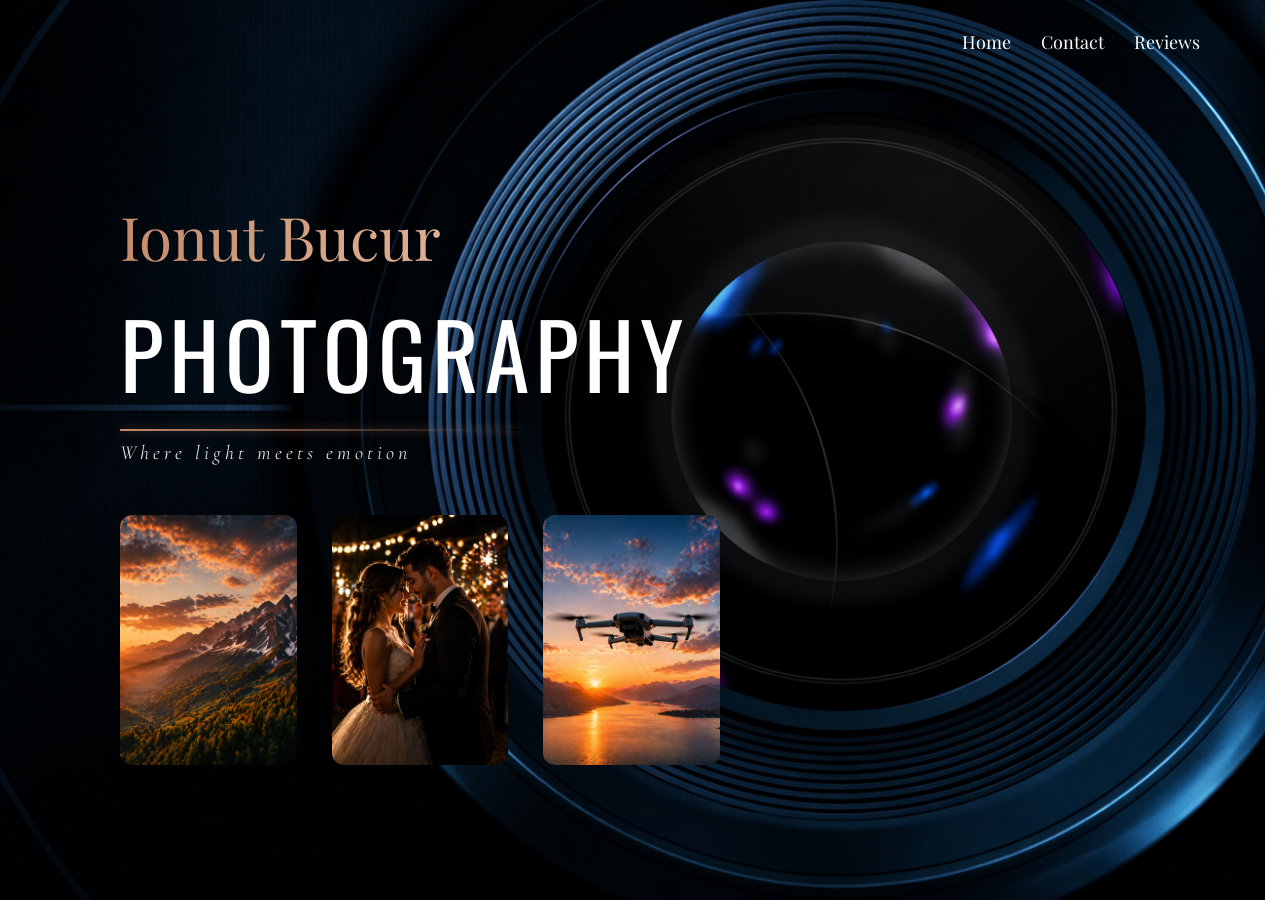
==== index.html @ 7592557d "index.html" ====
<!DOCTYPE html>
<html lang="ro">
<head>
<meta charset="UTF-8">
<meta name="viewport" content="width=device-width, initial-scale=1.0">

<title>Ionut Bucur Photography</title>

<meta property="og:title" content="Ionut Bucur Photography">
<meta property="og:description" content="Professional photography – landscapes, events & drone footage">
<meta property="og:image" content="https://ionutb94.github.io/ionutbucurphotography/preview.jpg">
<meta property="og:url" content="https://ionutb94.github.io/ionutbucurphotography/">
<meta property="og:type" content="website">

<meta name="twitter:card" content="summary_large_image">

<link rel="icon" type="image/png" href="favicon.png">
<link rel="apple-touch-icon" href="favicon.png">

<link href="https://fonts.googleapis.com/css2?family=Playfair+Display:wght@700&family=Oswald:wght@700&family=Cormorant+Garamond:ital@1&display=swap" rel="stylesheet">

<style>

html {
    scrollbar-gutter: stable;
}

body {
    overflow-y: scroll;
}

body {
    margin: 0;
    background: url("fundal.jpg") no-repeat right center;
    background-size: cover;
    color: white;
    overflow-x: hidden;
}

/* HERO */
.hero {
    min-height: 100vh;
    display: flex;
    align-items: center;
    padding-left: 120px;
}

/* NAV */
.nav {
    position: fixed !important;
    top: 30px;
    right: 80px;
    z-index: 9999;
}

.nav a {
    margin-left: 30px;
    color: white;
    text-decoration: none;
    font-family: 'Playfair Display', serif;
    font-size: 18px;
}

/* CONTENT */
.content {
    max-width: 600px;
    margin-top: 60px;
}

/* TITLU */
.title {
    font-family: 'Playfair Display', serif;
    font-size: 60px;
    margin-bottom: 10px;
    background: linear-gradient(90deg, #c58b6d, #f5d0b5);
    -webkit-background-clip: text;
    -webkit-text-fill-color: transparent;
}

.subtitle {
    font-family: 'Oswald', sans-serif;
    font-size: 90px;
    letter-spacing: 6px;
}

/* LINE */
.line {
    width: 400px; /* mai lungă */
    height: 2px;
    background: linear-gradient(to right, #c58b6d, rgba(197,139,109,0));
    margin: 10px 0 10px 0; /* MUTĂ LINIA MAI SUS */
    box-shadow: 0 0 10px rgba(197,139,109,0.5);
}

/* TAGLINE */
.tagline {
    font-family: 'Cormorant Garamond', serif;
    font-style: italic;
    letter-spacing: 4px;
    font-size: 20px;
    color: #ddd;
}

/* CATEGORIES */
.categories {
    display: flex;
    gap: 35px;
    margin-top: 50px;
}

/* CARD */
.card {
    position: relative;
    width: 350px;
    height: 250px;
    overflow: hidden;
    border-radius: 12px;
    cursor: pointer;
}

.card img {
    width: 100%;
    height: 100%;
    object-fit: cover;
    transition: 0.4s;
}

.overlay {
    position: absolute;
    bottom: 0;
    width: 100%;
    padding: 12px;
    background: linear-gradient(to top, rgba(0,0,0,0.85), transparent);
    opacity: 0;
    transition: 0.4s;
}

.card:hover img {
    transform: scale(1.1);
}

.card:hover .overlay {
    opacity: 1;
}

/* 📱 MOBILE */
@media (max-width: 768px) {

    .hero {
        padding-left: 20px;
        padding-right: 20px;
        padding-top: 100px;
        align-items: flex-start;
    }

    .nav {
        right: 20px;
        top: 20px;
    }

    .nav a {
        font-size: 16px;
        margin-left: 15px;
    }

    .categories {
        flex-direction: column;
    }

    .card {
        width: 100%;
        max-width: 320px;
        height: 200px;
    }

    .title {
        font-size: 40px;
    }

    .subtitle {
        font-size: 50px;
    }

    /* 🔥 ASTA E IMPORTANT */
    body {
        background-position: center center;
    }

}

/* HAMBURGER */
.menu-toggle {
    display: none;
    font-size: 28px;
    cursor: pointer;
}

/* NAV LINKS */
.nav-links {
    display: flex;
}

/* MOBILE */
@media (max-width: 768px) {

    .menu-toggle {
        display: block;
        color: white;
    }

    .nav-links {
    position: absolute;
    top: 60px;
    right: 0;
    background: rgba(0,0,0,0.9);
    width: 200px;
    flex-direction: column;
    text-align: right;
    padding: 20px;
    display: none;
}

    .nav-links a {
        display: block;
        margin: 15px 0;
    }

}

</style>
</head>

<body>

<div class="nav">

    <div class="menu-toggle" onclick="toggleMenu()">
        ☰
    </div>

    <div class="nav-links" id="navLinks">
        <a href="index.html">Home</a>
        <a href="contact.html">Contact</a>
        <a href="reviews.html">Reviews</a>
    </div>

</div>

<div class="hero">

<div class="content">

<div class="title">Ionut Bucur</div>
<div class="subtitle">PHOTOGRAPHY</div>

<div class="line"></div>

<div class="tagline">Where light meets emotion</div>

<div class="categories">

<!-- LANDSCAPE -->
<div class="card" onclick="location.href='landscape.html'">
    <img src="peisaj.jpg">
    <div class="overlay">Landscape Photography</div>
</div>

<!-- EVENTS -->
<div class="card" onclick="location.href='events.html'">
    <img src="evenimente.jpg">
    <div class="overlay">Events Photography</div>
</div>

<!-- DRONE -->
<div class="card" onclick="location.href='drone.html'">
    <img src="drona.jpg">
    <div class="overlay">Drone Footage</div>
</div>

</div>

</div>

</div>

<script>
function toggleMenu() {
    var menu = document.getElementById("navLinks");

    if (menu.style.display === "block") {
        menu.style.display = "none";
    } else {
        menu.style.display = "block";
    }
}
</script>
</script>

</body>
</html>
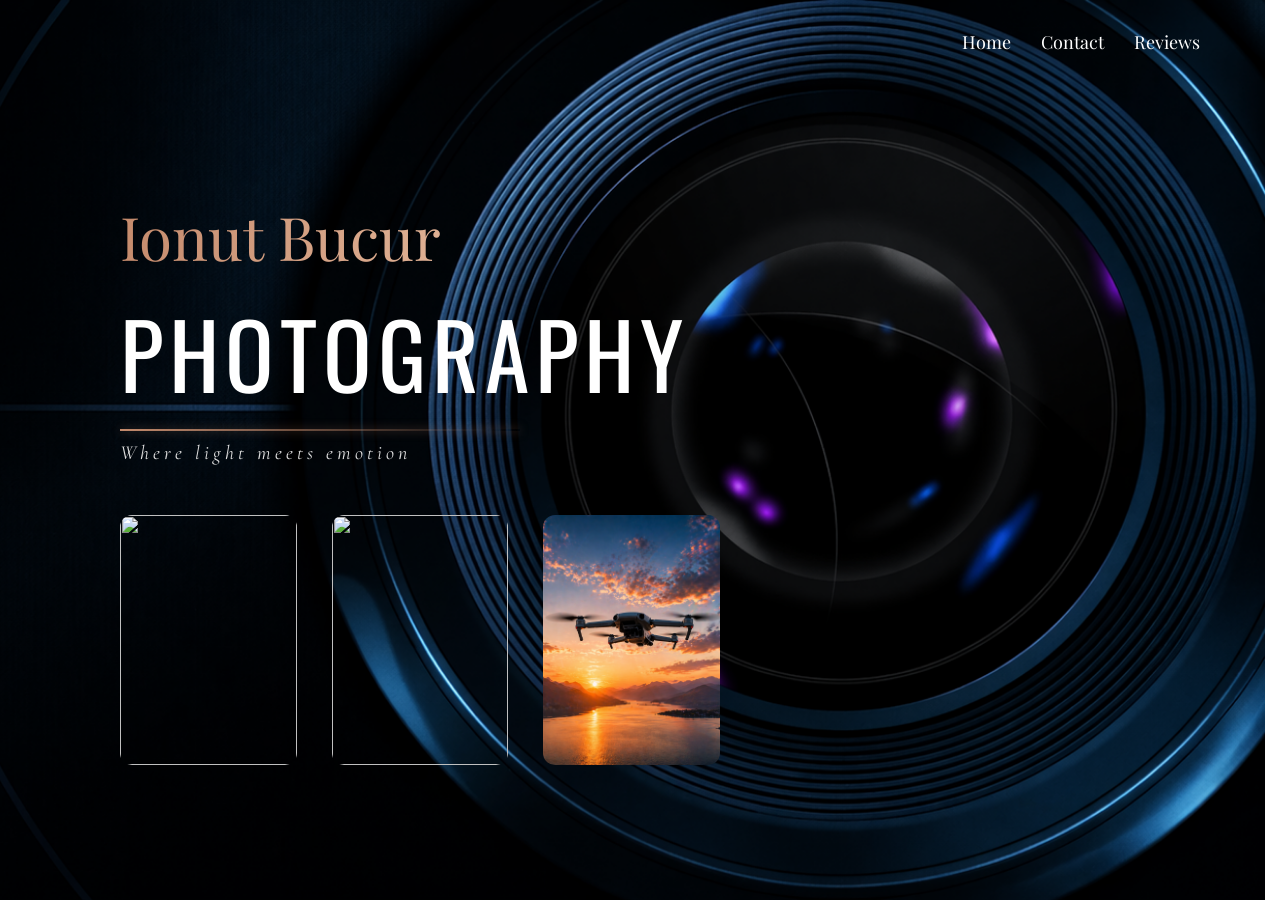
==== commit 29b5f968: "index.html" ====
--- a/index.html
+++ b/index.html
@@ -261,13 +261,13 @@
 
 <!-- LANDSCAPE -->
 <div class="card" onclick="location.href='landscape.html'">
-    <img src="peisaj.jpg">
+    <img src="land2.jpg">
     <div class="overlay">Landscape Photography</div>
 </div>
 
 <!-- EVENTS -->
 <div class="card" onclick="location.href='events.html'">
-    <img src="evenimente.jpg">
+    <img src="event10.jpg">
     <div class="overlay">Events Photography</div>
 </div>
 
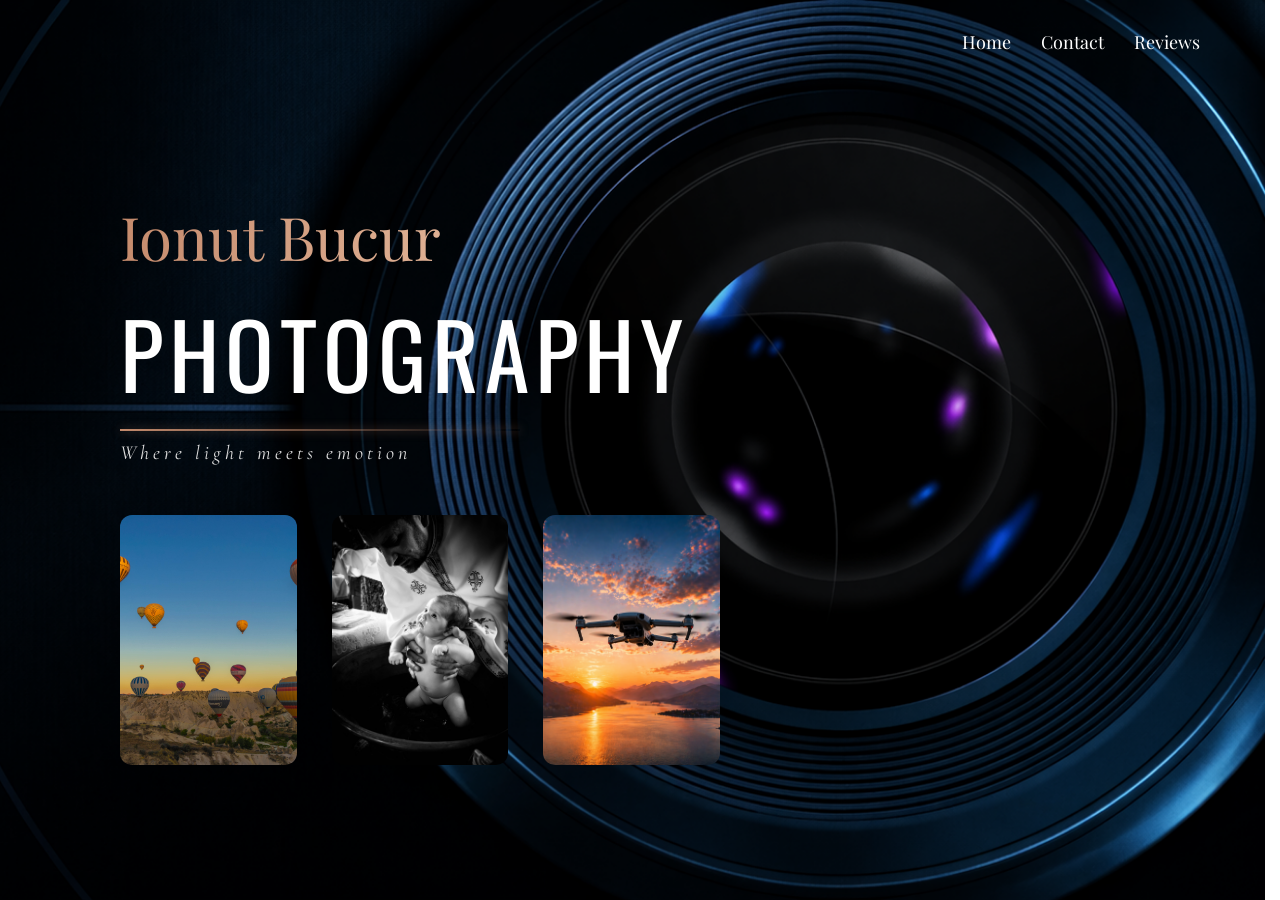
==== commit 47e60ee4: "index.html" ====
--- a/index.html
+++ b/index.html
@@ -267,7 +267,7 @@
 
 <!-- EVENTS -->
 <div class="card" onclick="location.href='events.html'">
-    <img src="event10.jpg">
+    <img src="event10_1.jpg">
     <div class="overlay">Events Photography</div>
 </div>
 
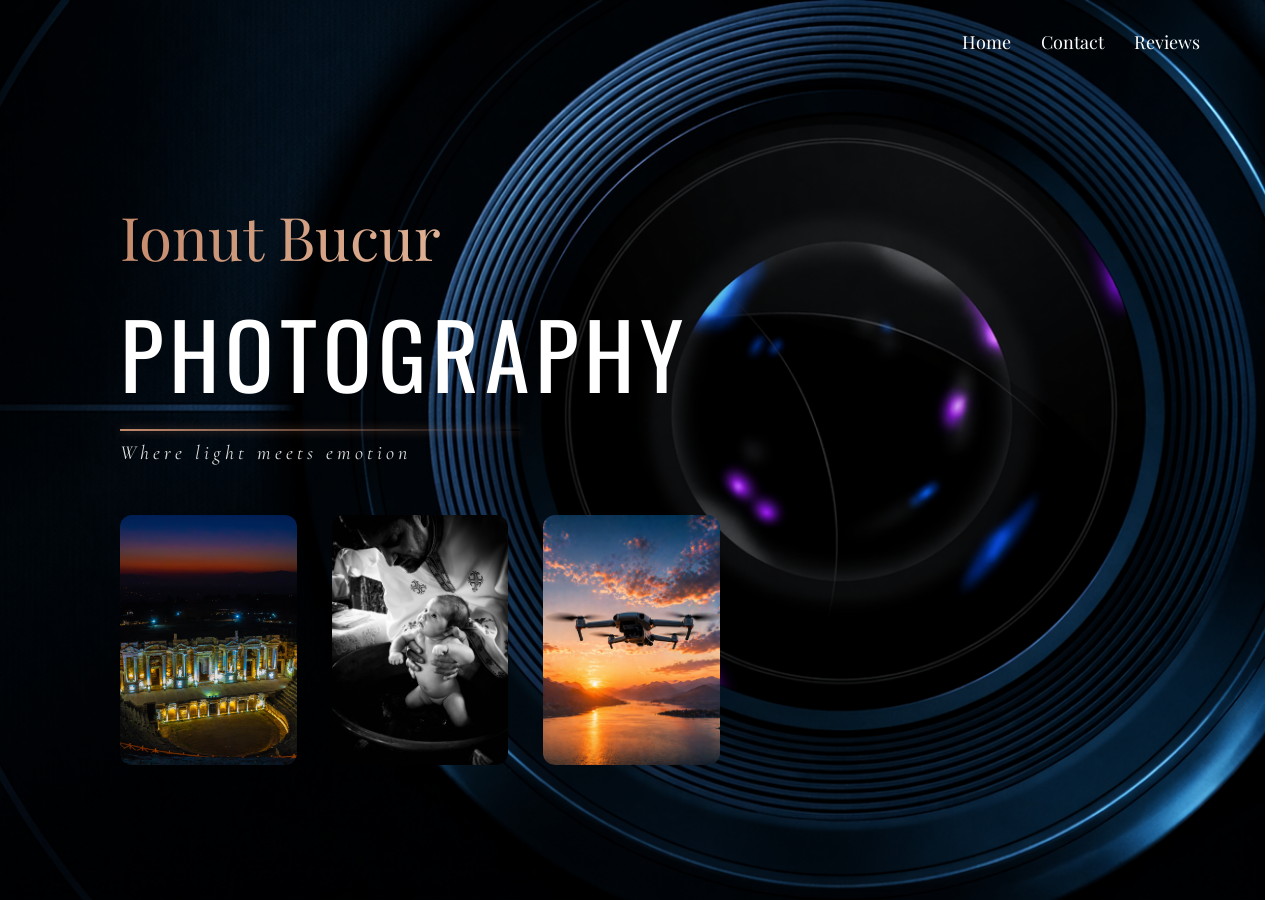
==== commit 1f5c9915: "index.html" ====
--- a/index.html
+++ b/index.html
@@ -261,7 +261,7 @@
 
 <!-- LANDSCAPE -->
 <div class="card" onclick="location.href='landscape.html'">
-    <img src="land2.jpg">
+    <img src="land8.jpg">
     <div class="overlay">Landscape Photography</div>
 </div>
 
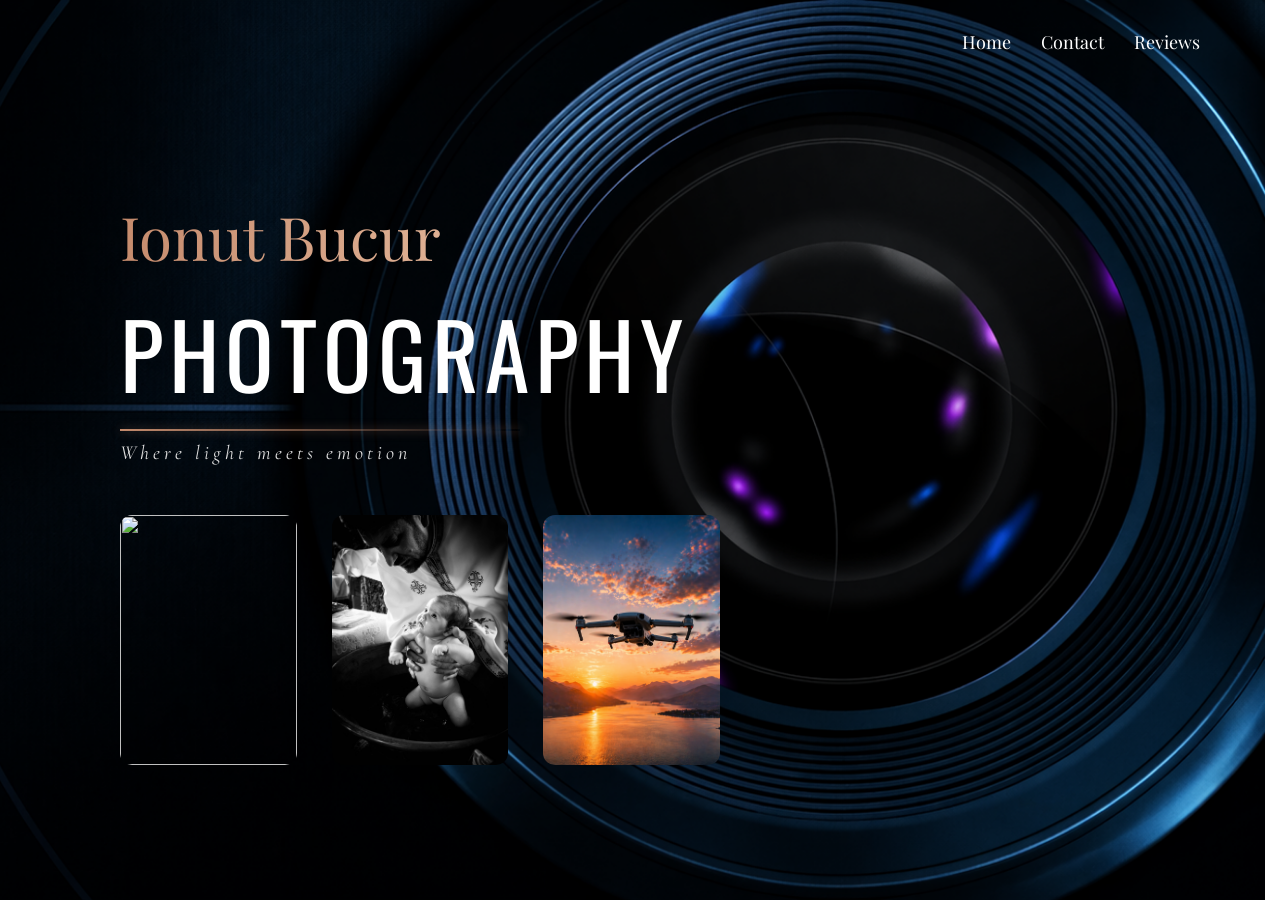
==== commit 08be29cb: "index.html" ====
--- a/index.html
+++ b/index.html
@@ -261,7 +261,7 @@
 
 <!-- LANDSCAPE -->
 <div class="card" onclick="location.href='landscape.html'">
-    <img src="land8.jpg">
+    <img src="land10.jpg">
     <div class="overlay">Landscape Photography</div>
 </div>
 
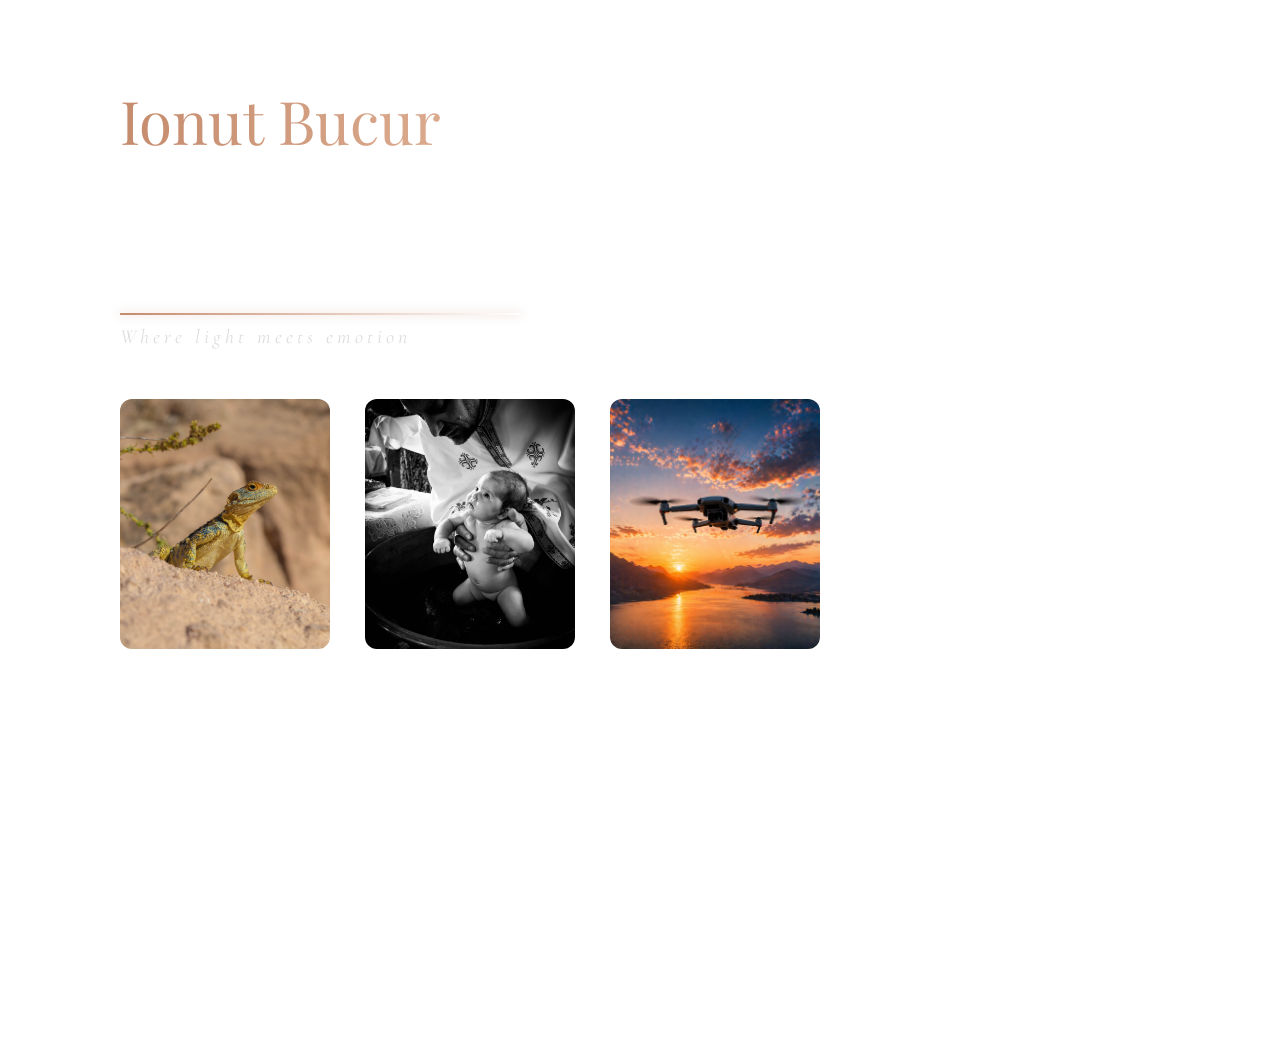
==== commit 35030d8b: "index.html" ====
--- a/index.html
+++ b/index.html
@@ -19,215 +19,9 @@
 
 <link href="https://fonts.googleapis.com/css2?family=Playfair+Display:wght@700&family=Oswald:wght@700&family=Cormorant+Garamond:ital@1&display=swap" rel="stylesheet">
 
-<style>
+<!-- 🔥 CSS EXTERN -->
+<link rel="stylesheet" href="style.css">
 
-html {
-    scrollbar-gutter: stable;
-}
-
-body {
-    overflow-y: scroll;
-}
-
-body {
-    margin: 0;
-    background: url("fundal.jpg") no-repeat right center;
-    background-size: cover;
-    color: white;
-    overflow-x: hidden;
-}
-
-/* HERO */
-.hero {
-    min-height: 100vh;
-    display: flex;
-    align-items: center;
-    padding-left: 120px;
-}
-
-/* NAV */
-.nav {
-    position: fixed !important;
-    top: 30px;
-    right: 80px;
-    z-index: 9999;
-}
-
-.nav a {
-    margin-left: 30px;
-    color: white;
-    text-decoration: none;
-    font-family: 'Playfair Display', serif;
-    font-size: 18px;
-}
-
-/* CONTENT */
-.content {
-    max-width: 600px;
-    margin-top: 60px;
-}
-
-/* TITLU */
-.title {
-    font-family: 'Playfair Display', serif;
-    font-size: 60px;
-    margin-bottom: 10px;
-    background: linear-gradient(90deg, #c58b6d, #f5d0b5);
-    -webkit-background-clip: text;
-    -webkit-text-fill-color: transparent;
-}
-
-.subtitle {
-    font-family: 'Oswald', sans-serif;
-    font-size: 90px;
-    letter-spacing: 6px;
-}
-
-/* LINE */
-.line {
-    width: 400px; /* mai lungă */
-    height: 2px;
-    background: linear-gradient(to right, #c58b6d, rgba(197,139,109,0));
-    margin: 10px 0 10px 0; /* MUTĂ LINIA MAI SUS */
-    box-shadow: 0 0 10px rgba(197,139,109,0.5);
-}
-
-/* TAGLINE */
-.tagline {
-    font-family: 'Cormorant Garamond', serif;
-    font-style: italic;
-    letter-spacing: 4px;
-    font-size: 20px;
-    color: #ddd;
-}
-
-/* CATEGORIES */
-.categories {
-    display: flex;
-    gap: 35px;
-    margin-top: 50px;
-}
-
-/* CARD */
-.card {
-    position: relative;
-    width: 350px;
-    height: 250px;
-    overflow: hidden;
-    border-radius: 12px;
-    cursor: pointer;
-}
-
-.card img {
-    width: 100%;
-    height: 100%;
-    object-fit: cover;
-    transition: 0.4s;
-}
-
-.overlay {
-    position: absolute;
-    bottom: 0;
-    width: 100%;
-    padding: 12px;
-    background: linear-gradient(to top, rgba(0,0,0,0.85), transparent);
-    opacity: 0;
-    transition: 0.4s;
-}
-
-.card:hover img {
-    transform: scale(1.1);
-}
-
-.card:hover .overlay {
-    opacity: 1;
-}
-
-/* 📱 MOBILE */
-@media (max-width: 768px) {
-
-    .hero {
-        padding-left: 20px;
-        padding-right: 20px;
-        padding-top: 100px;
-        align-items: flex-start;
-    }
-
-    .nav {
-        right: 20px;
-        top: 20px;
-    }
-
-    .nav a {
-        font-size: 16px;
-        margin-left: 15px;
-    }
-
-    .categories {
-        flex-direction: column;
-    }
-
-    .card {
-        width: 100%;
-        max-width: 320px;
-        height: 200px;
-    }
-
-    .title {
-        font-size: 40px;
-    }
-
-    .subtitle {
-        font-size: 50px;
-    }
-
-    /* 🔥 ASTA E IMPORTANT */
-    body {
-        background-position: center center;
-    }
-
-}
-
-/* HAMBURGER */
-.menu-toggle {
-    display: none;
-    font-size: 28px;
-    cursor: pointer;
-}
-
-/* NAV LINKS */
-.nav-links {
-    display: flex;
-}
-
-/* MOBILE */
-@media (max-width: 768px) {
-
-    .menu-toggle {
-        display: block;
-        color: white;
-    }
-
-    .nav-links {
-    position: absolute;
-    top: 60px;
-    right: 0;
-    background: rgba(0,0,0,0.9);
-    width: 200px;
-    flex-direction: column;
-    text-align: right;
-    padding: 20px;
-    display: none;
-}
-
-    .nav-links a {
-        display: block;
-        margin: 15px 0;
-    }
-
-}
-
-</style>
 </head>
 
 <body>
@@ -294,7 +88,6 @@
     }
 }
 </script>
-</script>
 
 </body>
 </html>
--- a/style.css
+++ b/style.css
@@ -0,0 +1,307 @@
+/* RESET & GLOBAL */
+html {
+    scrollbar-gutter: stable;
+}
+
+body {
+    margin: 0;
+    color: white;
+    overflow-x: hidden;
+    overflow-y: scroll;
+}
+
+/* BACKGROUND */
+.bg {
+    position: fixed;
+    top: 0;
+    left: 0;
+    width: 100%;
+    height: 100%;
+    background: url("fundal.jpg") no-repeat right center;
+    background-size: cover;
+    z-index: -1;
+}
+
+/* HERO */
+.hero {
+    min-height: 100vh;
+    display: flex;
+    align-items: flex-start;
+    padding: 80px 0 60px 120px;
+}
+
+/* NAV */
+.nav {
+    position: fixed;
+    top: 30px;
+    right: 80px;
+    z-index: 9999;
+}
+
+.nav a {
+    margin-left: 30px;
+    color: white;
+    text-decoration: none;
+    font-family: 'Playfair Display', serif;
+    font-size: 18px;
+    position: relative;
+    transition: 0.3s;
+}
+
+/* 🔥 NAV HOVER */
+.nav a::after {
+    content: "";
+    position: absolute;
+    left: 0;
+    bottom: -5px;
+    width: 0;
+    height: 2px;
+    background: #c58b6d;
+    transition: 0.3s;
+}
+
+.nav a:hover {
+    color: #c58b6d;
+}
+
+.nav a:hover::after {
+    width: 100%;
+}
+
+/* CONTENT */
+.content {
+    max-width: 700px;
+}
+
+/* TITLES */
+.title {
+    font-family: 'Playfair Display', serif;
+    font-size: 60px;
+    margin-bottom: 10px;
+    background: linear-gradient(90deg, #c58b6d, #f5d0b5);
+    -webkit-background-clip: text;
+    -webkit-text-fill-color: transparent;
+}
+
+.subtitle {
+    font-family: 'Oswald', sans-serif;
+    font-size: 90px;
+    letter-spacing: 6px;
+}
+
+/* LINE */
+.line {
+    width: 400px;
+    height: 2px;
+    background: linear-gradient(to right, #c58b6d, rgba(197,139,109,0));
+    margin: 10px 0;
+    box-shadow: 0 0 10px rgba(197,139,109,0.5);
+}
+
+/* TAGLINE */
+.tagline {
+    font-family: 'Cormorant Garamond', serif;
+    font-style: italic;
+    letter-spacing: 4px;
+    font-size: 20px;
+    color: #ddd;
+}
+
+/* CATEGORIES */
+.categories {
+    display: flex;
+    gap: 35px;
+    margin-top: 50px;
+}
+
+.card {
+    position: relative;
+    width: 350px;
+    height: 250px;
+    overflow: hidden;
+    border-radius: 12px;
+    cursor: pointer;
+}
+
+.card img {
+    width: 100%;
+    height: 100%;
+    object-fit: cover;
+    transition: 0.4s;
+}
+
+.overlay {
+    position: absolute;
+    bottom: 0;
+    width: 100%;
+    padding: 12px;
+    background: linear-gradient(to top, rgba(0,0,0,0.85), transparent);
+    opacity: 0;
+    transition: 0.4s;
+}
+
+.card:hover img {
+    transform: scale(1.1);
+}
+
+.card:hover .overlay {
+    opacity: 1;
+}
+
+/* GALLERY */
+.gallery {
+    display: grid;
+    grid-template-columns: repeat(3, 1fr);
+    gap: 20px;
+}
+
+.gallery img {
+    width: 100%;
+    border-radius: 10px;
+    cursor: pointer;
+    transition: 0.3s;
+}
+
+.gallery img:hover {
+    transform: scale(1.03);
+}
+
+/* LIGHTBOX */
+.lightbox {
+    display: none;
+    position: fixed;
+    z-index: 999;
+    left: 0;
+    top: 0;
+    width: 100%;
+    height: 100%;
+    background: rgba(0,0,0,0.95);
+}
+
+.lightbox img {
+    margin: auto;
+    display: block;
+    max-width: 90%;
+    max-height: 80%;
+    margin-top: 60px;
+}
+
+/* FORM */
+form {
+    display: flex;
+    flex-direction: column;
+    gap: 15px;
+}
+
+input, textarea {
+    width: 100%;
+    padding: 12px;
+    border-radius: 10px;
+    border: none;
+    font-size: 15px;
+}
+
+textarea {
+    height: 100px;
+}
+
+/* BUTTON */
+button {
+    width: 200px;
+    padding: 12px;
+    background: #3bd16f;
+    border: none;
+    color: white;
+    border-radius: 10px;
+    margin: 10px auto;
+}
+
+/* STARS */
+.stars {
+    display: flex;
+    flex-direction: row-reverse;
+    justify-content: flex-end;
+}
+
+.stars input {
+    display: none;
+}
+
+.stars label {
+    color: #444;
+    cursor: pointer;
+}
+
+.stars label:hover,
+.stars label:hover ~ label {
+    color: #ffd700;
+}
+
+.stars input:checked ~ label {
+    color: #ffd700;
+}
+
+/* REVIEWS */
+.reviews-container {
+    display: grid;
+    grid-template-columns: repeat(2, 1fr);
+    gap: 25px;
+}
+
+.review {
+    background: rgba(255,255,255,0.08);
+    padding: 20px;
+    border-radius: 12px;
+    backdrop-filter: blur(10px);
+    border: 1px solid rgba(255,255,255,0.15);
+    transition: 0.3s;
+}
+
+.review:hover {
+    transform: translateY(-5px);
+    background: rgba(255,255,255,0.12);
+}
+
+.review .stars {
+    color: #f5d06f;
+    margin-bottom: 10px;
+}
+
+/* MOBILE */
+@media (max-width: 768px) {
+
+    .hero {
+        padding: 80px 20px;
+    }
+
+    .nav {
+        right: 20px;
+        top: 20px;
+    }
+
+    .categories {
+        flex-direction: column;
+    }
+
+    .card {
+        width: 100%;
+        max-width: 320px;
+        height: 200px;
+    }
+
+    .gallery {
+        grid-template-columns: 1fr;
+    }
+
+    .reviews-container {
+        grid-template-columns: 1fr;
+    }
+
+    .title {
+        font-size: 40px;
+    }
+
+    .subtitle {
+        font-size: 50px;
+    }
+}
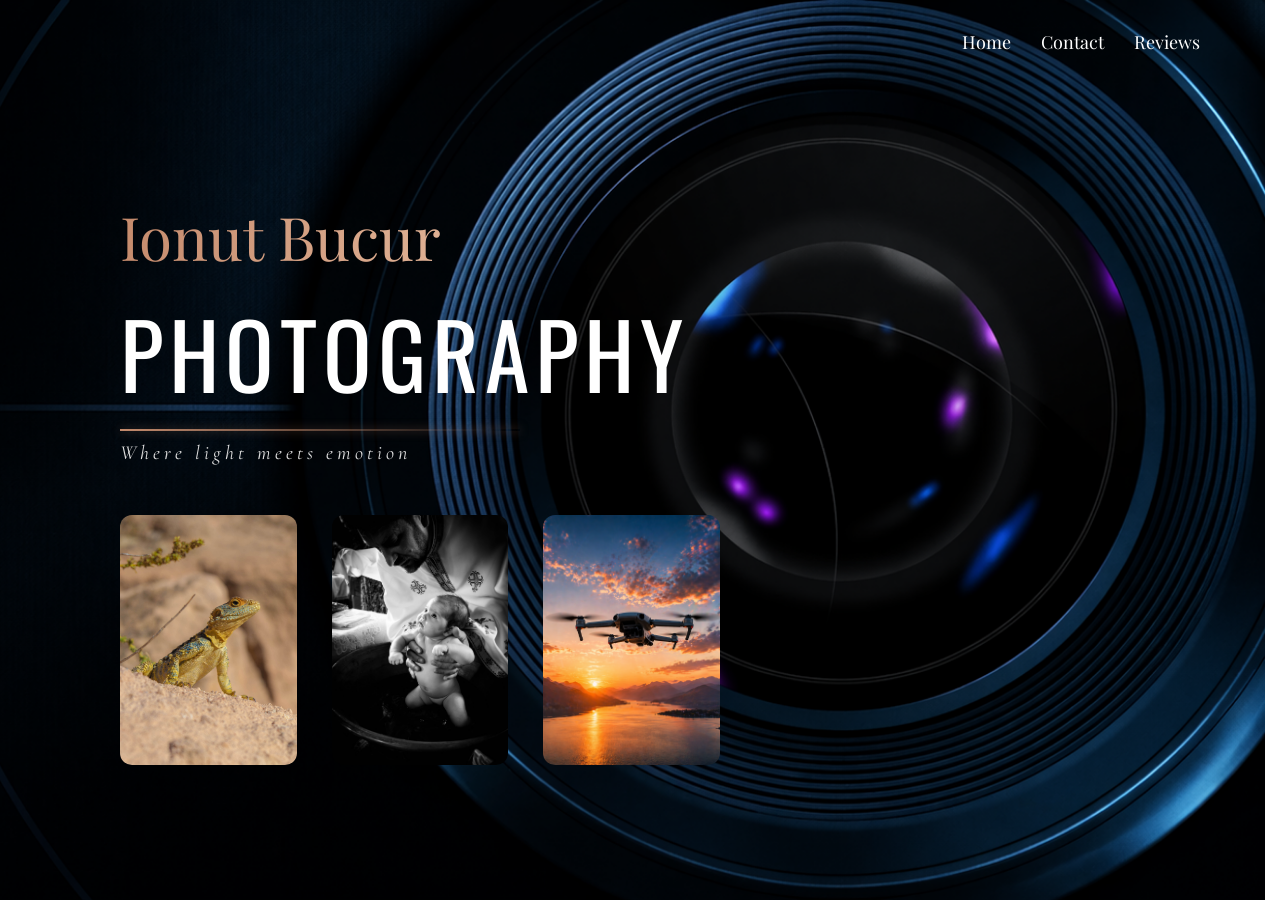
==== commit 32d56119: "index.html" ====
--- a/index.html
+++ b/index.html
@@ -19,9 +19,215 @@
 
 <link href="https://fonts.googleapis.com/css2?family=Playfair+Display:wght@700&family=Oswald:wght@700&family=Cormorant+Garamond:ital@1&display=swap" rel="stylesheet">
 
-<!-- 🔥 CSS EXTERN -->
-<link rel="stylesheet" href="style.css">
-
+<style>
+
+html {
+    scrollbar-gutter: stable;
+}
+
+body {
+    overflow-y: scroll;
+}
+
+body {
+    margin: 0;
+    background: url("fundal.jpg") no-repeat right center;
+    background-size: cover;
+    color: white;
+    overflow-x: hidden;
+}
+
+/* HERO */
+.hero {
+    min-height: 100vh;
+    display: flex;
+    align-items: center;
+    padding-left: 120px;
+}
+
+/* NAV */
+.nav {
+    position: fixed !important;
+    top: 30px;
+    right: 80px;
+    z-index: 9999;
+}
+
+.nav a {
+    margin-left: 30px;
+    color: white;
+    text-decoration: none;
+    font-family: 'Playfair Display', serif;
+    font-size: 18px;
+}
+
+/* CONTENT */
+.content {
+    max-width: 600px;
+    margin-top: 60px;
+}
+
+/* TITLU */
+.title {
+    font-family: 'Playfair Display', serif;
+    font-size: 60px;
+    margin-bottom: 10px;
+    background: linear-gradient(90deg, #c58b6d, #f5d0b5);
+    -webkit-background-clip: text;
+    -webkit-text-fill-color: transparent;
+}
+
+.subtitle {
+    font-family: 'Oswald', sans-serif;
+    font-size: 90px;
+    letter-spacing: 6px;
+}
+
+/* LINE */
+.line {
+    width: 400px; /* mai lungă */
+    height: 2px;
+    background: linear-gradient(to right, #c58b6d, rgba(197,139,109,0));
+    margin: 10px 0 10px 0; /* MUTĂ LINIA MAI SUS */
+    box-shadow: 0 0 10px rgba(197,139,109,0.5);
+}
+
+/* TAGLINE */
+.tagline {
+    font-family: 'Cormorant Garamond', serif;
+    font-style: italic;
+    letter-spacing: 4px;
+    font-size: 20px;
+    color: #ddd;
+}
+
+/* CATEGORIES */
+.categories {
+    display: flex;
+    gap: 35px;
+    margin-top: 50px;
+}
+
+/* CARD */
+.card {
+    position: relative;
+    width: 350px;
+    height: 250px;
+    overflow: hidden;
+    border-radius: 12px;
+    cursor: pointer;
+}
+
+.card img {
+    width: 100%;
+    height: 100%;
+    object-fit: cover;
+    transition: 0.4s;
+}
+
+.overlay {
+    position: absolute;
+    bottom: 0;
+    width: 100%;
+    padding: 12px;
+    background: linear-gradient(to top, rgba(0,0,0,0.85), transparent);
+    opacity: 0;
+    transition: 0.4s;
+}
+
+.card:hover img {
+    transform: scale(1.1);
+}
+
+.card:hover .overlay {
+    opacity: 1;
+}
+
+/* 📱 MOBILE */
+@media (max-width: 768px) {
+
+    .hero {
+        padding-left: 20px;
+        padding-right: 20px;
+        padding-top: 100px;
+        align-items: flex-start;
+    }
+
+    .nav {
+        right: 20px;
+        top: 20px;
+    }
+
+    .nav a {
+        font-size: 16px;
+        margin-left: 15px;
+    }
+
+    .categories {
+        flex-direction: column;
+    }
+
+    .card {
+        width: 100%;
+        max-width: 320px;
+        height: 200px;
+    }
+
+    .title {
+        font-size: 40px;
+    }
+
+    .subtitle {
+        font-size: 50px;
+    }
+
+    /* 🔥 ASTA E IMPORTANT */
+    body {
+        background-position: center center;
+    }
+
+}
+
+/* HAMBURGER */
+.menu-toggle {
+    display: none;
+    font-size: 28px;
+    cursor: pointer;
+}
+
+/* NAV LINKS */
+.nav-links {
+    display: flex;
+}
+
+/* MOBILE */
+@media (max-width: 768px) {
+
+    .menu-toggle {
+        display: block;
+        color: white;
+    }
+
+    .nav-links {
+    position: absolute;
+    top: 60px;
+    right: 0;
+    background: rgba(0,0,0,0.9);
+    width: 200px;
+    flex-direction: column;
+    text-align: right;
+    padding: 20px;
+    display: none;
+}
+
+    .nav-links a {
+        display: block;
+        margin: 15px 0;
+    }
+
+}
+
+</style>
 </head>
 
 <body>
@@ -88,6 +294,7 @@
     }
 }
 </script>
+</script>
 
 </body>
 </html>
